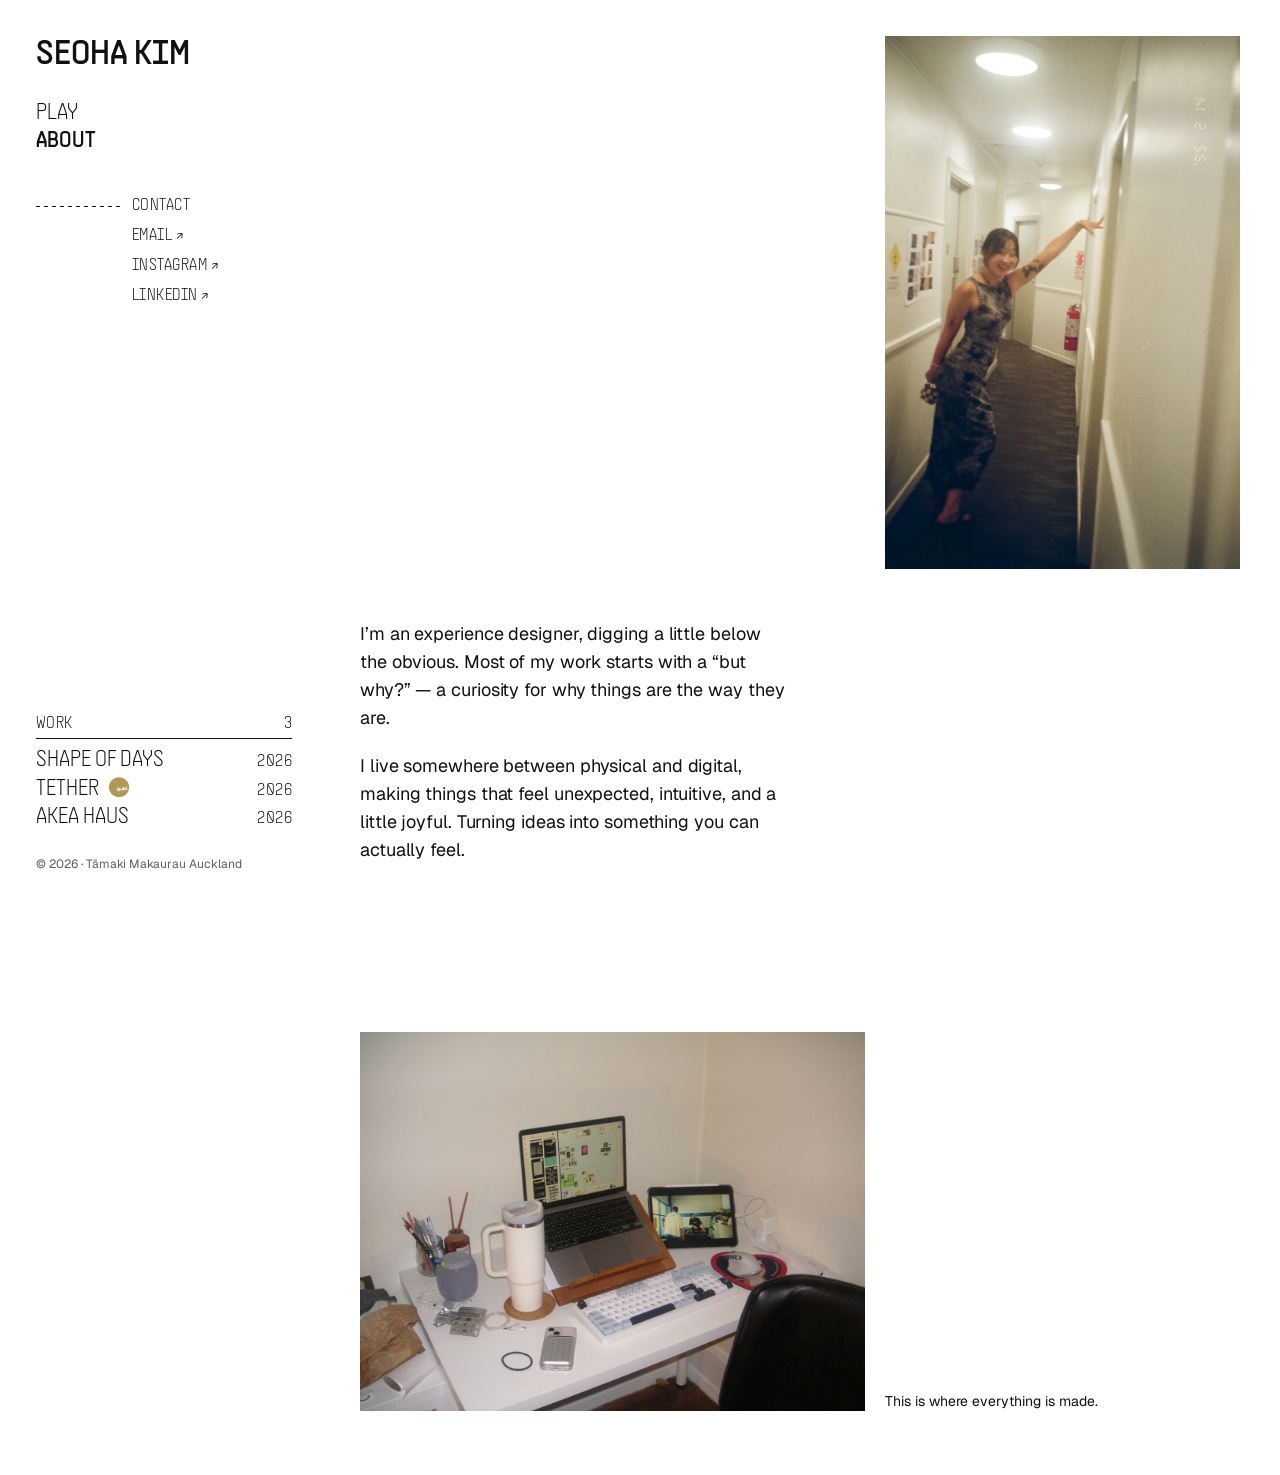
==== pages/about.html @ a3b360e5 "Lock the bunny's spacing with layout instead of typed spaces Face and body brackets now line up in a" ====
<!DOCTYPE html>
<html lang="en">
<head>
  <meta charset="UTF-8">
  <meta name="viewport" content="width=device-width, initial-scale=1.0">
  <title>About — Seoha Kim</title>
  <link rel="icon" type="image/png" href="../assets/icons/seoha-favicon.png">
  <link rel="preconnect" href="https://fonts.googleapis.com">
  <link rel="preconnect" href="https://fonts.gstatic.com" crossorigin>
  <link href="https://fonts.googleapis.com/css2?family=Geist:wght@400;500&display=swap" rel="stylesheet">
  <link rel="stylesheet" href="../css/style.css?v=20261105.5">
  <link rel="stylesheet" href="../css/about.css?v=20261105.5">
</head>
<body>

  <div class="site">
    <aside class="side-nav" id="side-nav" data-current="about"></aside>
    <script src="../js/side-nav.js?v=20261105.5"></script>

    <main class="site-main page about">
      <h1 class="visually-hidden">About</h1>

      <section class="g about-hero">
        <div class="about-bio c-1-7">
          <p class="t-body">I&rsquo;m an experience designer, digging a little below the obvious. Most of my work starts with a &ldquo;but why?&rdquo; &mdash; a curiosity for why things are the way they are.</p>
          <p class="t-body">I live somewhere between physical and digital, making things that feel unexpected, intuitive, and a little joyful. Turning ideas into something you can actually feel.</p>
        </div>

        <figure class="about-portrait c-8-13">
          <img src="../assets/images/about-portrait-upright.webp" alt="Seoha leaning against a hallway wall, one arm raised">
        </figure>
      </section>

      <section class="g about-work">
        <figure class="fig ratio-half c-1-8">
          <img src="../assets/images/about-workspace.webp" alt="Desk with a laptop, tablet, mechanical keyboard and tools" loading="lazy">
        </figure>
        <p class="t-caption about-work__cap c-8-13">This is where everything is made.</p>
      </section>
    </main>
  </div>

</body>
</html>
---- css/style.css ----
/* 2026 system: shared by every page. Page styles are linked per page
   (landing.css, case-study.css, play.css, about.css). */
@import url('tokens.css?v=20261105.5');
@import url('fonts.css?v=20261105.5');
@import url('base.css?v=20261105.5');
@import url('side-nav.css?v=20261105.5');
---- css/about.css ----
/* ── About (DESIGN.md §6.5) ────────────────────────────────────────────── */

.about-hero {
  min-height: calc(100vh - 72px);
  align-items: stretch;
}

.about-bio {
  display: flex;
  flex-direction: column;
  justify-content: flex-end;
  gap: 20px;
}

.about-portrait {
  margin: 0;
  align-self: start;
  display: flex;
  flex-direction: column;
  gap: 10px;
}

.about-portrait img { width: 100%; aspect-ratio: 2 / 3; object-fit: cover; }

.about-work {
  padding-top: var(--space-168);
  row-gap: var(--space-16);
  align-items: end;
}
.about-work__cap { color: var(--color-ink); }

@media (max-width: 760px) {
  .about-hero { min-height: 0; row-gap: var(--space-40); }
  .about-portrait { order: -1; }
  .about-work { padding-top: 80px; }
}
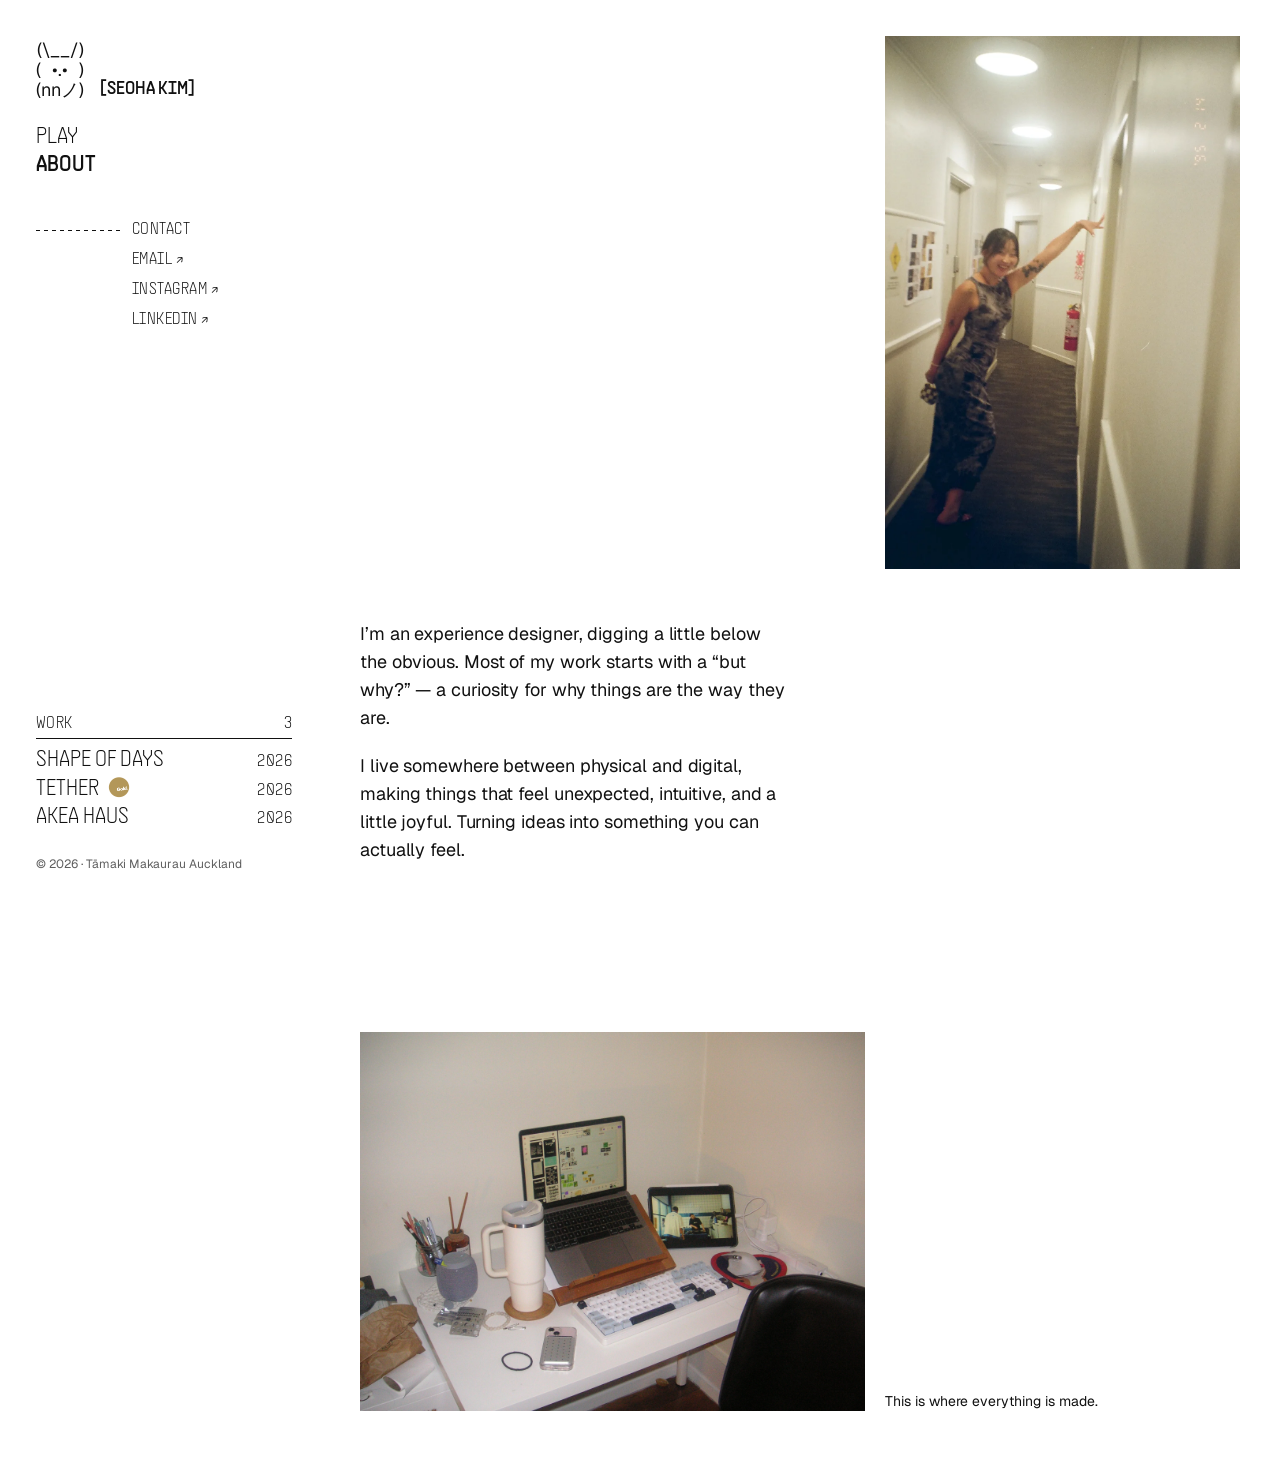
==== commit 2a7d4898: "Move the bunny into the nav in place of the name On the landing page the name is gone and the bunny " ====
--- a/pages/about.html
+++ b/pages/about.html
@@ -8,14 +8,14 @@
   <link rel="preconnect" href="https://fonts.googleapis.com">
   <link rel="preconnect" href="https://fonts.gstatic.com" crossorigin>
   <link href="https://fonts.googleapis.com/css2?family=Geist:wght@400;500&display=swap" rel="stylesheet">
-  <link rel="stylesheet" href="../css/style.css?v=20261105.5">
-  <link rel="stylesheet" href="../css/about.css?v=20261105.5">
+  <link rel="stylesheet" href="../css/style.css?v=20261105.8">
+  <link rel="stylesheet" href="../css/about.css?v=20261105.8">
 </head>
 <body>
 
   <div class="site">
     <aside class="side-nav" id="side-nav" data-current="about"></aside>
-    <script src="../js/side-nav.js?v=20261105.5"></script>
+    <script src="../js/side-nav.js?v=20261105.8"></script>
 
     <main class="site-main page about">
       <h1 class="visually-hidden">About</h1>
--- a/css/style.css
+++ b/css/style.css
@@ -1,6 +1,6 @@
 /* 2026 system: shared by every page. Page styles are linked per page
    (landing.css, case-study.css, play.css, about.css). */
-@import url('tokens.css?v=20261105.5');
-@import url('fonts.css?v=20261105.5');
-@import url('base.css?v=20261105.5');
-@import url('side-nav.css?v=20261105.5');
+@import url('tokens.css?v=20261105.8');
+@import url('fonts.css?v=20261105.8');
+@import url('base.css?v=20261105.8');
+@import url('side-nav.css?v=20261105.8');
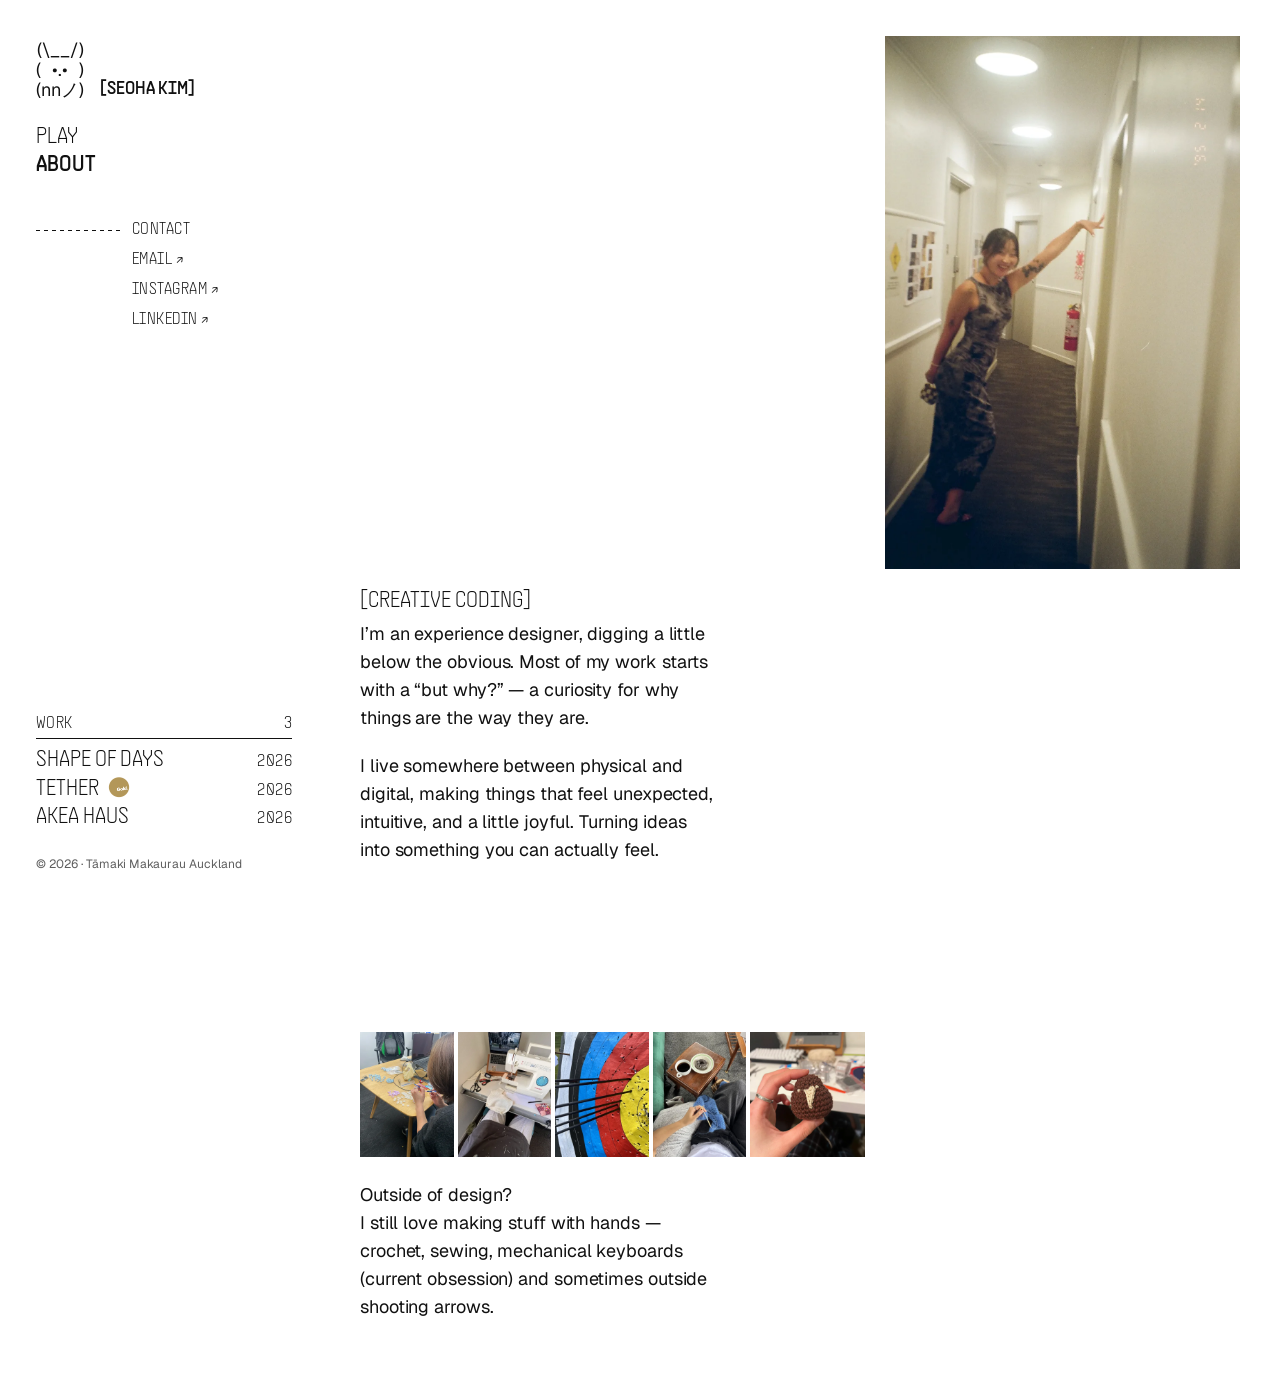
==== commit 02c658a9: "Restyle Play as a staggered grid and add the hobby strip to About - Play: shop-style 4-column grid o" ====
--- a/pages/about.html
+++ b/pages/about.html
@@ -8,20 +8,22 @@
   <link rel="preconnect" href="https://fonts.googleapis.com">
   <link rel="preconnect" href="https://fonts.gstatic.com" crossorigin>
   <link href="https://fonts.googleapis.com/css2?family=Geist:wght@400;500&display=swap" rel="stylesheet">
-  <link rel="stylesheet" href="../css/style.css?v=20261105.8">
-  <link rel="stylesheet" href="../css/about.css?v=20261105.8">
+  <link rel="stylesheet" href="../css/style.css?v=20261109.3">
+  <link rel="stylesheet" href="../css/about.css?v=20261109.3">
 </head>
 <body>
 
   <div class="site">
     <aside class="side-nav" id="side-nav" data-current="about"></aside>
-    <script src="../js/side-nav.js?v=20261105.8"></script>
+    <script src="../js/side-nav.js?v=20261109.3"></script>
 
     <main class="site-main page about">
       <h1 class="visually-hidden">About</h1>
 
       <section class="g about-hero">
-        <div class="about-bio c-1-7">
+        <div class="about-bio c-1-6">
+          <p class="about-roll" data-roll aria-hidden="true"><span>[</span><span class="about-roll__win"><span class="about-roll__word">Creative coding</span></span><span>]</span></p>
+          <p class="visually-hidden">I work across creative coding, physical-digital experience, playful tech and user research.</p>
           <p class="t-body">I&rsquo;m an experience designer, digging a little below the obvious. Most of my work starts with a &ldquo;but why?&rdquo; &mdash; a curiosity for why things are the way they are.</p>
           <p class="t-body">I live somewhere between physical and digital, making things that feel unexpected, intuitive, and a little joyful. Turning ideas into something you can actually feel.</p>
         </div>
@@ -31,14 +33,23 @@
         </figure>
       </section>
 
-      <section class="g about-work">
-        <figure class="fig ratio-half c-1-8">
-          <img src="../assets/images/about-workspace.webp" alt="Desk with a laptop, tablet, mechanical keyboard and tools" loading="lazy">
-        </figure>
-        <p class="t-caption about-work__cap c-8-13">This is where everything is made.</p>
+      <section class="g about-hands" aria-labelledby="about-hands-head">
+        <ul class="about-hands__strip c-1-8">
+          <li><img src="../assets/images/about-hobby-1.webp" alt="Working with tweezers on small parts spread across a table" width="540" height="720" loading="lazy"></li>
+          <li><img src="../assets/images/about-hobby-2.webp" alt="Sewing machine, scissors and fabric on a desk" width="540" height="720" loading="lazy"></li>
+          <li><img src="../assets/images/about-hobby-3.webp" alt="Arrows in an archery target" width="540" height="720" loading="lazy"></li>
+          <li><img src="../assets/images/about-hobby-4.webp" alt="Crocheting blue yarn beside a coffee and a doughnut" width="540" height="720" loading="lazy"></li>
+          <li><img src="../assets/images/about-hobby-5.webp" alt="A crocheted brown kiwi held in a hand" width="667" height="720" loading="lazy"></li>
+        </ul>
+        <div class="about-hands__text c-1-6">
+          <h2 class="t-body" id="about-hands-head">Outside of design?</h2>
+          <p class="t-body">I still love making stuff with hands &mdash; crochet, sewing, mechanical keyboards (current obsession) and sometimes outside shooting arrows.</p>
+        </div>
       </section>
     </main>
   </div>
 
+  <script src="../js/about-roll.js?v=20261109.3" defer></script>
+
 </body>
 </html>
--- a/css/style.css
+++ b/css/style.css
@@ -1,6 +1,6 @@
 /* 2026 system: shared by every page. Page styles are linked per page
    (landing.css, case-study.css, play.css, about.css). */
-@import url('tokens.css?v=20261105.8');
-@import url('fonts.css?v=20261105.8');
-@import url('base.css?v=20261105.8');
-@import url('side-nav.css?v=20261105.8');
+@import url('tokens.css?v=20261109.3');
+@import url('fonts.css?v=20261109.3');
+@import url('base.css?v=20261109.3');
+@import url('side-nav.css?v=20261109.3');
--- a/css/about.css
+++ b/css/about.css
@@ -12,6 +12,32 @@
   gap: 20px;
 }
 
+/* Practice label above the bio (js/about-roll.js): each word scrambles
+   through ASCII glyphs, then resolves. The window eases to the new word's
+   width and clips the glyphs, so the closing bracket moves once, smoothly. */
+.about-roll {
+  position: relative;
+  margin: 0 0 calc(var(--space-4) - 20px); /* 4px above the bio, not the 20px gap */
+  font-family: var(--font-title);
+  font-weight: var(--fw-ultralight);
+  font-size: var(--t-nav-size);
+  line-height: var(--t-nav-lh);
+  text-transform: uppercase;
+  white-space: nowrap;
+}
+.about-roll__win {
+  display: inline-block;
+  overflow: hidden;
+  vertical-align: bottom;
+  transition: width 300ms cubic-bezier(.6, 0, .2, 1);
+}
+.about-roll__word { white-space: pre; }
+.about-roll__probe { position: absolute; visibility: hidden; white-space: pre; }
+
+@media (prefers-reduced-motion: reduce) {
+  .about-roll__win { transition: none; }
+}
+
 .about-portrait {
   margin: 0;
   align-self: start;
@@ -22,15 +48,33 @@
 
 .about-portrait img { width: 100%; aspect-ratio: 2 / 3; object-fit: cover; }
 
-.about-work {
+/* Outside of design: a strip of five photos, then the note under it */
+.about-hands {
   padding-top: var(--space-168);
-  row-gap: var(--space-16);
-  align-items: end;
+  row-gap: var(--space-24);
 }
-.about-work__cap { color: var(--color-ink); }
+
+.about-hands__strip {
+  list-style: none;
+  margin: 0;
+  padding: 0;
+  display: grid;
+  grid-template-columns: repeat(4, 115fr) 141fr; /* the last photo is wider */
+  column-gap: var(--space-4);
+}
+.about-hands__strip img {
+  display: block;
+  width: 100%;
+  height: auto;
+  aspect-ratio: 3 / 4;
+  object-fit: cover;
+}
+.about-hands__strip li:last-child img { height: 100%; aspect-ratio: auto; }
+
+.about-hands__text h2 { font-weight: var(--fw-regular); }
 
 @media (max-width: 760px) {
   .about-hero { min-height: 0; row-gap: var(--space-40); }
   .about-portrait { order: -1; }
-  .about-work { padding-top: 80px; }
+  .about-hands { padding-top: 80px; }
 }
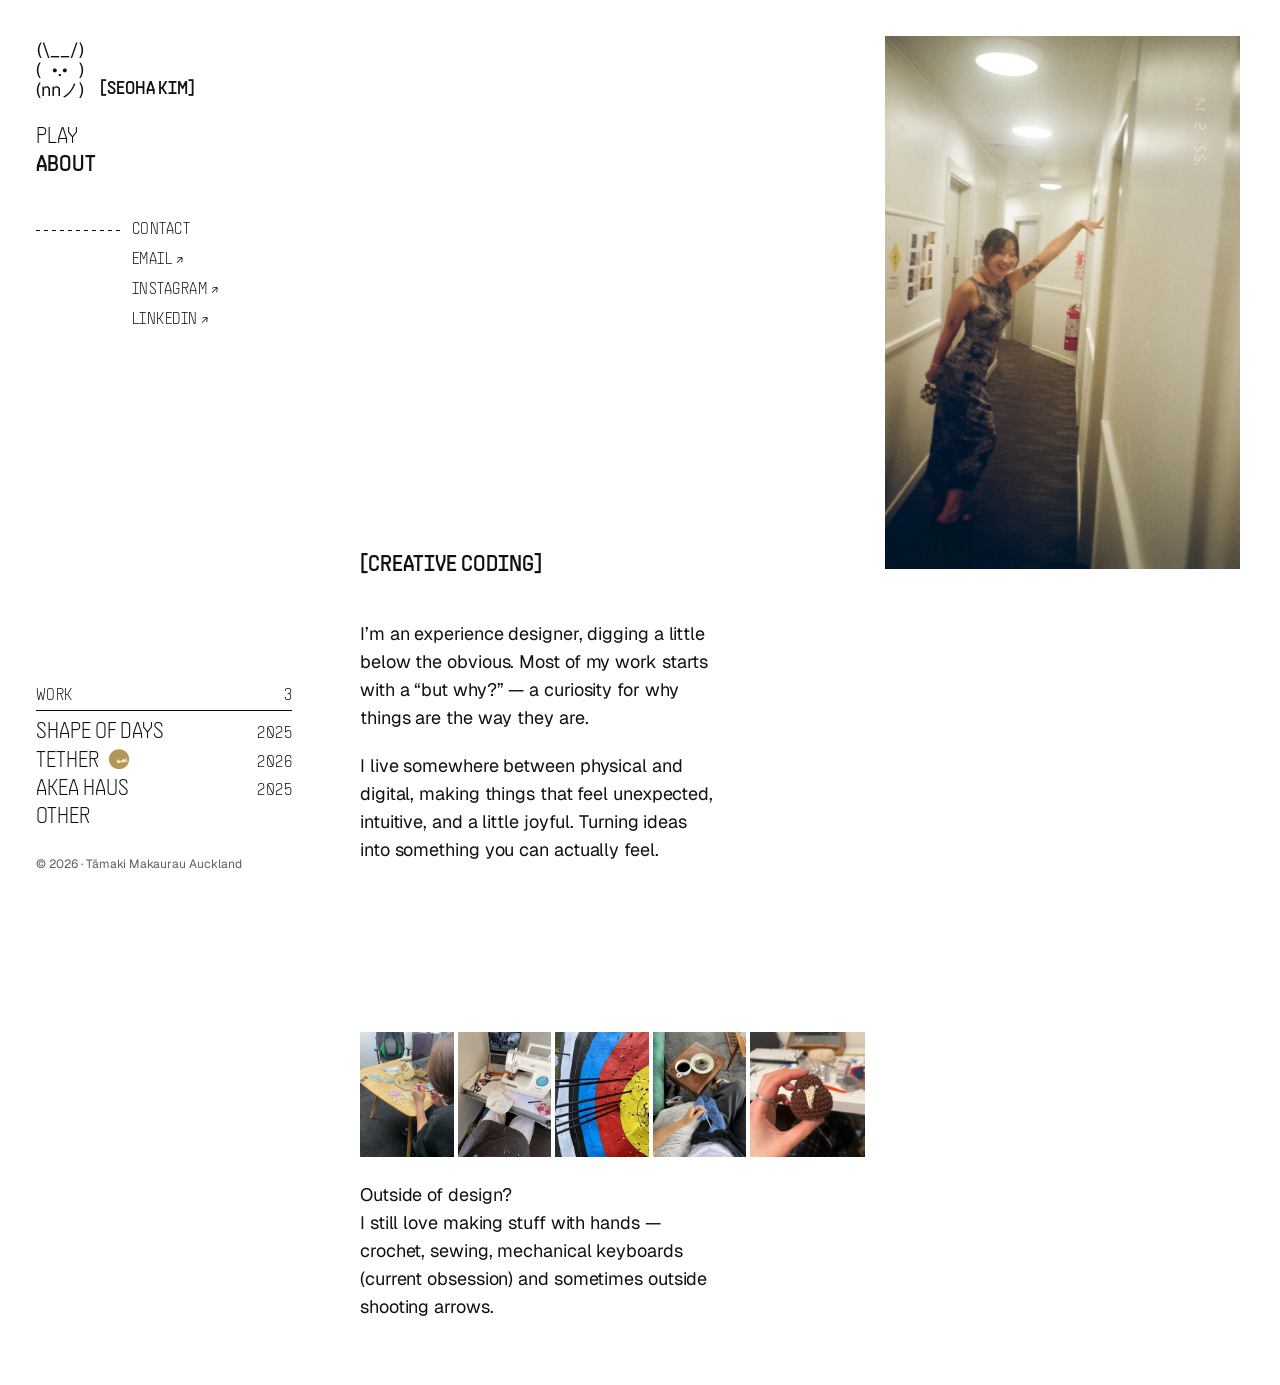
==== commit 4e7dfd37: "Add Bakkatchae and Sequence pages, expand Play, refine nav and About - Bakkatchae: branding page (Fi" ====
--- a/pages/about.html
+++ b/pages/about.html
@@ -8,14 +8,14 @@
   <link rel="preconnect" href="https://fonts.googleapis.com">
   <link rel="preconnect" href="https://fonts.gstatic.com" crossorigin>
   <link href="https://fonts.googleapis.com/css2?family=Geist:wght@400;500&display=swap" rel="stylesheet">
-  <link rel="stylesheet" href="../css/style.css?v=20261109.3">
-  <link rel="stylesheet" href="../css/about.css?v=20261109.3">
+  <link rel="stylesheet" href="../css/style.css?v=20261111.7">
+  <link rel="stylesheet" href="../css/about.css?v=20261111.7">
 </head>
 <body>
 
   <div class="site">
     <aside class="side-nav" id="side-nav" data-current="about"></aside>
-    <script src="../js/side-nav.js?v=20261109.3"></script>
+    <script src="../js/side-nav.js?v=20261111.7"></script>
 
     <main class="site-main page about">
       <h1 class="visually-hidden">About</h1>
@@ -49,7 +49,7 @@
     </main>
   </div>
 
-  <script src="../js/about-roll.js?v=20261109.3" defer></script>
+  <script src="../js/about-roll.js?v=20261111.7" defer></script>
 
 </body>
 </html>
--- a/css/style.css
+++ b/css/style.css
@@ -1,6 +1,6 @@
 /* 2026 system: shared by every page. Page styles are linked per page
    (landing.css, case-study.css, play.css, about.css). */
-@import url('tokens.css?v=20261109.3');
-@import url('fonts.css?v=20261109.3');
-@import url('base.css?v=20261109.3');
-@import url('side-nav.css?v=20261109.3');
+@import url('tokens.css?v=20261111.7');
+@import url('fonts.css?v=20261111.7');
+@import url('base.css?v=20261111.7');
+@import url('side-nav.css?v=20261111.7');
--- a/css/about.css
+++ b/css/about.css
@@ -17,9 +17,9 @@
    width and clips the glyphs, so the closing bracket moves once, smoothly. */
 .about-roll {
   position: relative;
-  margin: 0 0 calc(var(--space-4) - 20px); /* 4px above the bio, not the 20px gap */
+  margin: 0 0 calc(var(--space-40) - 20px); /* 40px above the bio, not the 20px gap */
   font-family: var(--font-title);
-  font-weight: var(--fw-ultralight);
+  font-weight: var(--fw-regular);   /* the heaviest Supply Sans cut we load */
   font-size: var(--t-nav-size);
   line-height: var(--t-nav-lh);
   text-transform: uppercase;
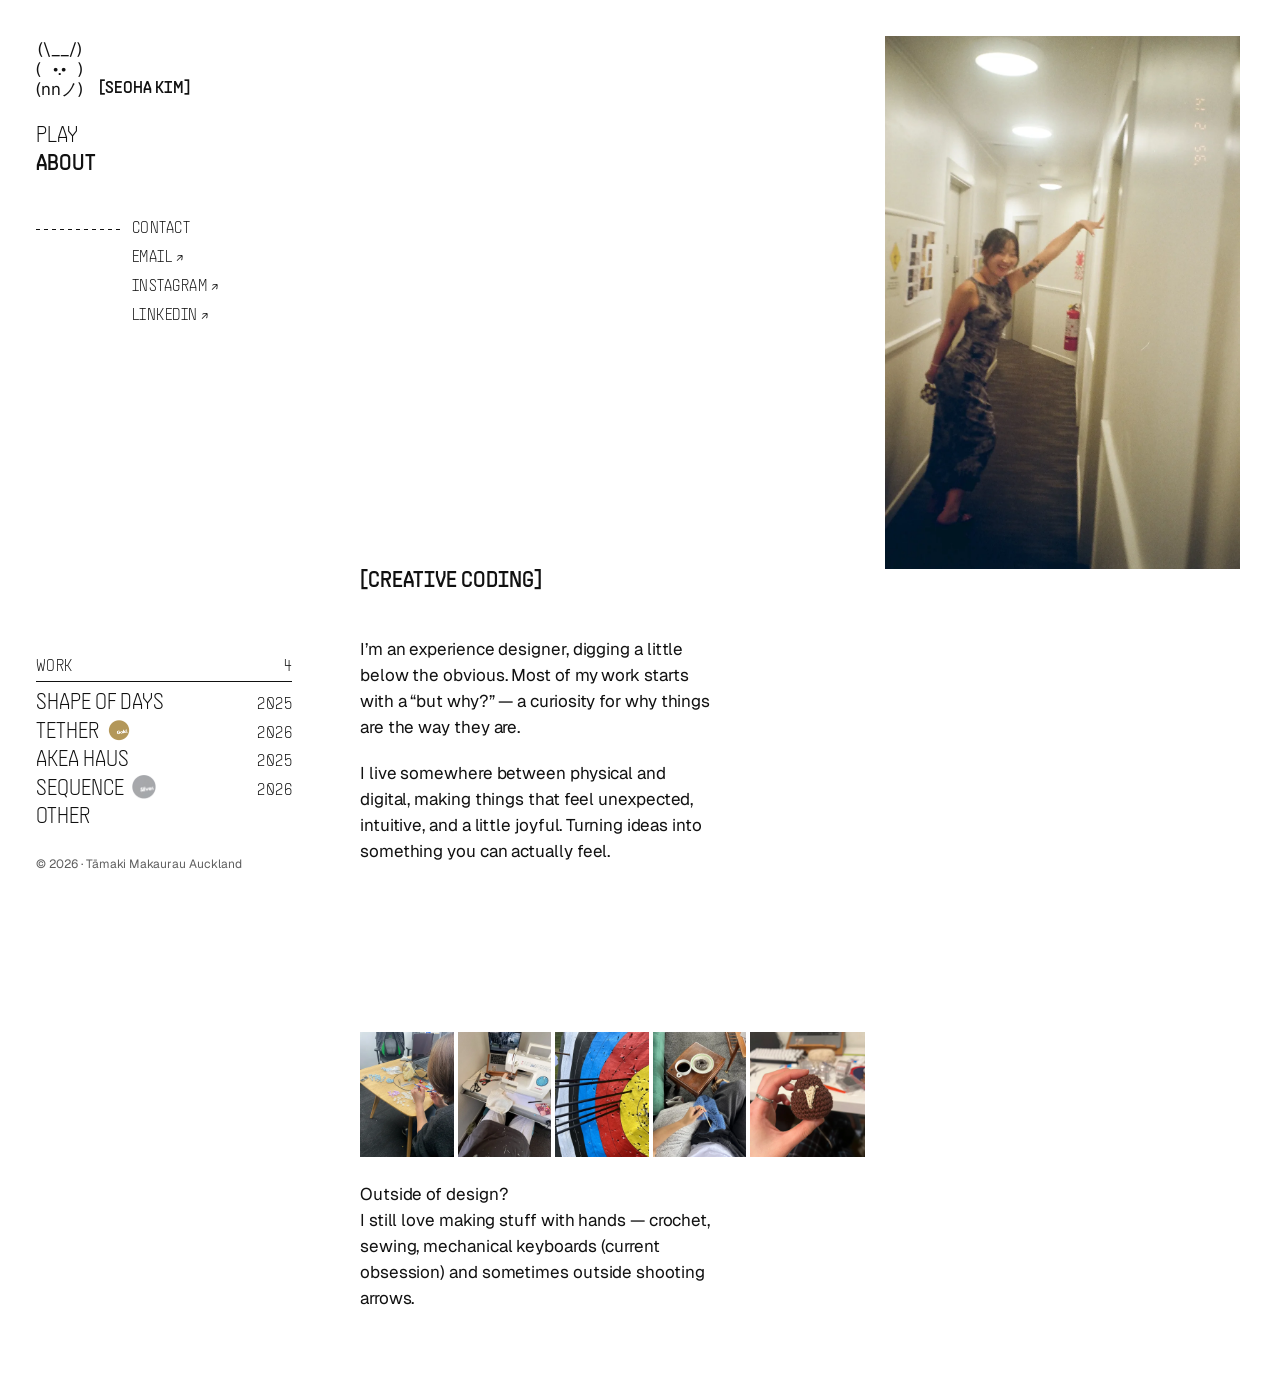
==== commit 6e9ec501: "Move Sequence into Work, set body to 17px and captions to 13px - Side nav: Sequence joins the Work l" ====
--- a/pages/about.html
+++ b/pages/about.html
@@ -8,14 +8,14 @@
   <link rel="preconnect" href="https://fonts.googleapis.com">
   <link rel="preconnect" href="https://fonts.gstatic.com" crossorigin>
   <link href="https://fonts.googleapis.com/css2?family=Geist:wght@400;500&display=swap" rel="stylesheet">
-  <link rel="stylesheet" href="../css/style.css?v=20261111.7">
-  <link rel="stylesheet" href="../css/about.css?v=20261111.7">
+  <link rel="stylesheet" href="../css/style.css?v=20261124.6">
+  <link rel="stylesheet" href="../css/about.css?v=20261124.6">
 </head>
 <body>
 
   <div class="site">
     <aside class="side-nav" id="side-nav" data-current="about"></aside>
-    <script src="../js/side-nav.js?v=20261111.7"></script>
+    <script src="../js/side-nav.js?v=20261124.6"></script>
 
     <main class="site-main page about">
       <h1 class="visually-hidden">About</h1>
@@ -49,7 +49,7 @@
     </main>
   </div>
 
-  <script src="../js/about-roll.js?v=20261111.7" defer></script>
+  <script src="../js/about-roll.js?v=20261124.6" defer></script>
 
 </body>
 </html>
--- a/css/style.css
+++ b/css/style.css
@@ -1,6 +1,6 @@
 /* 2026 system: shared by every page. Page styles are linked per page
    (landing.css, case-study.css, play.css, about.css). */
-@import url('tokens.css?v=20261111.7');
-@import url('fonts.css?v=20261111.7');
-@import url('base.css?v=20261111.7');
-@import url('side-nav.css?v=20261111.7');
+@import url('tokens.css?v=20261124.6');
+@import url('fonts.css?v=20261124.6');
+@import url('base.css?v=20261124.6');
+@import url('side-nav.css?v=20261124.6');
